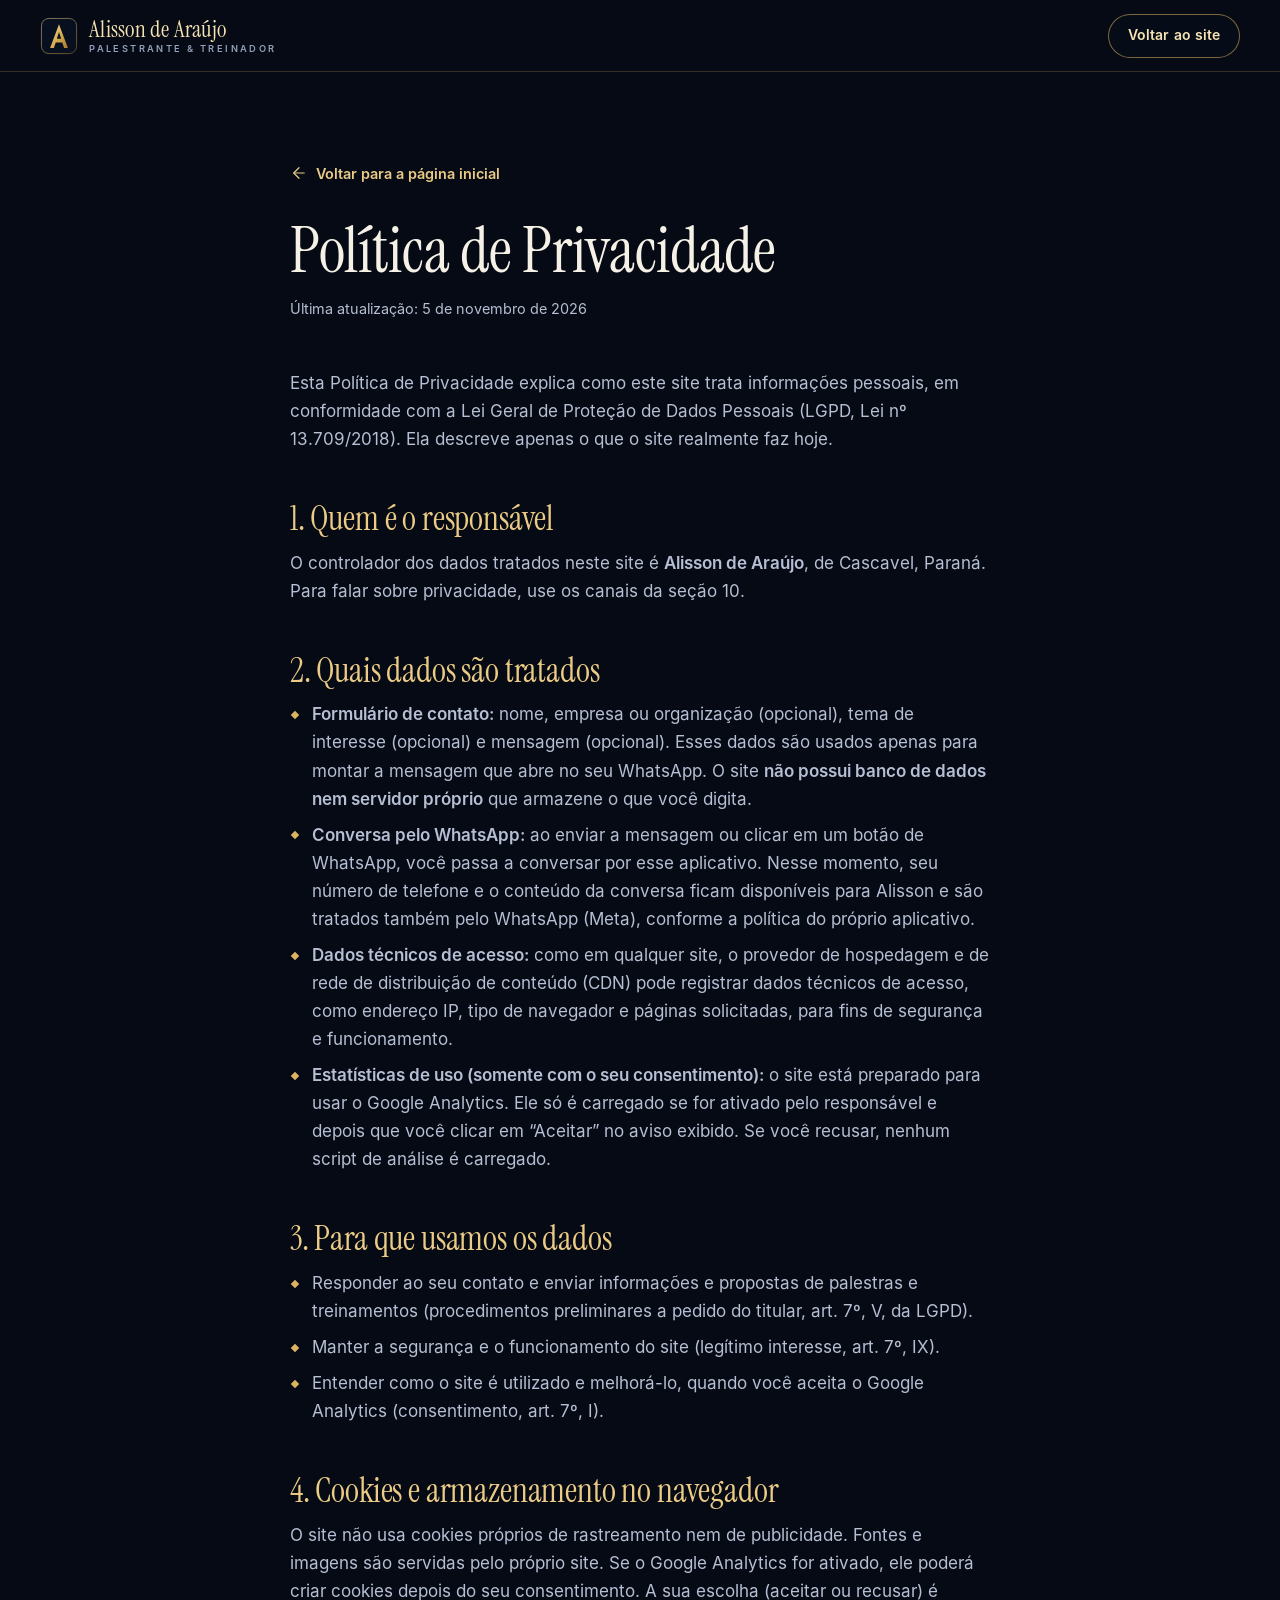
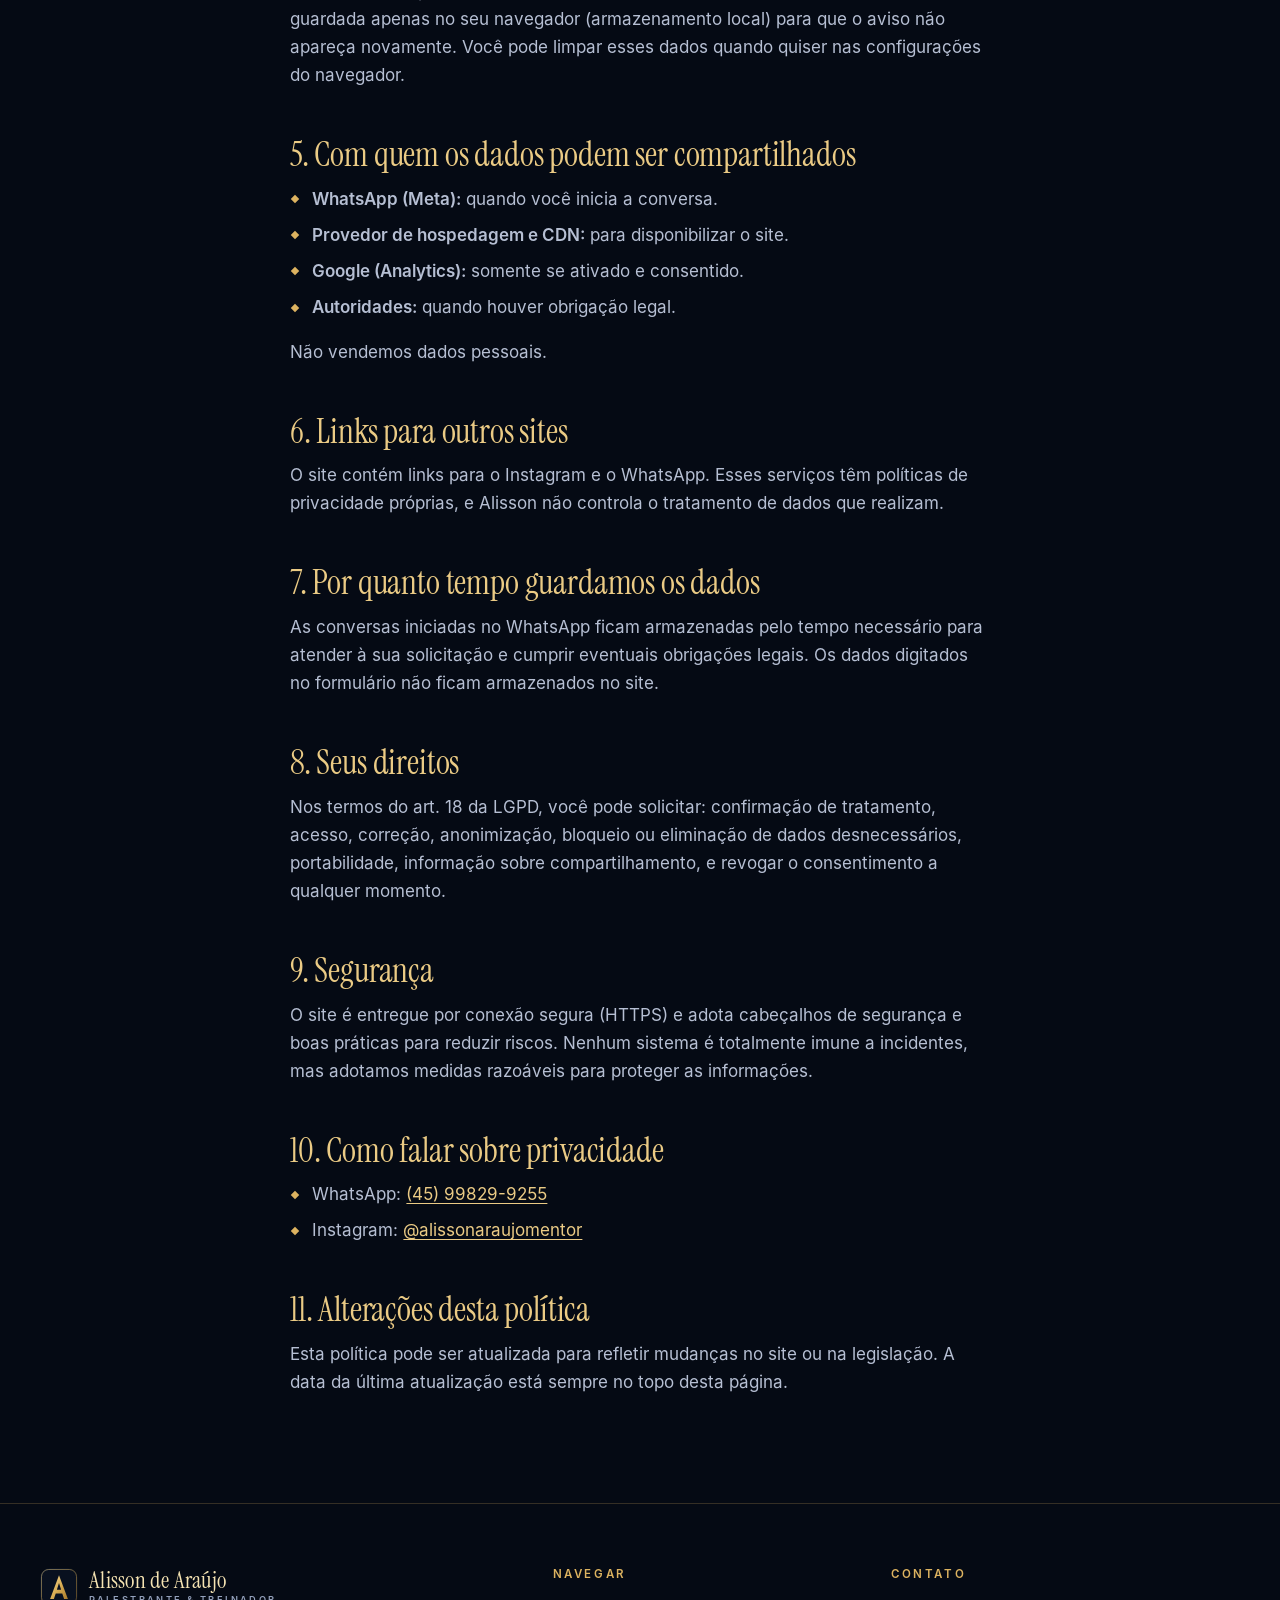
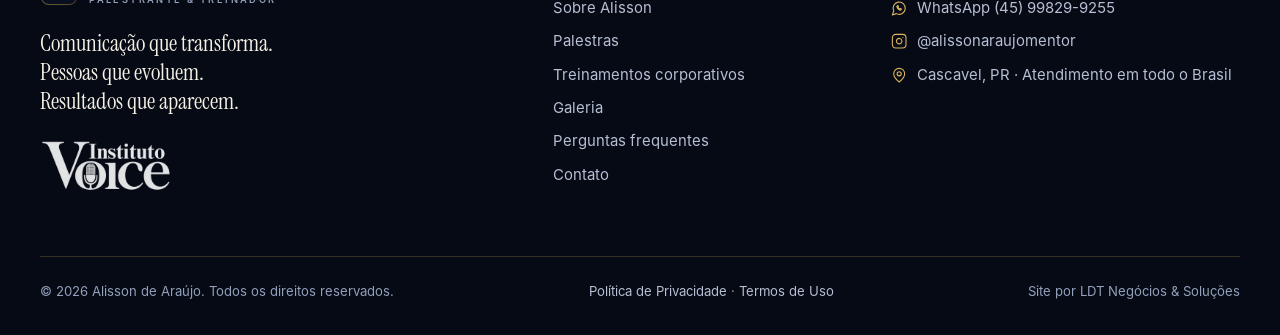
==== politica-de-privacidade/index.html @ 1bc0b057 "Atualiza site" ====
<!doctype html>
<html lang="pt-BR">
<head>
  <meta charset="utf-8">
  <meta name="viewport" content="width=device-width, initial-scale=1">
  <title>Política de Privacidade — Alisson de Araújo</title>
  <meta name="description" content="Como o site de Alisson de Araújo trata informações pessoais, em conformidade com a LGPD.">
  <meta name="robots" content="index, follow">
  <meta name="theme-color" content="#050a14">
  <link rel="icon" href="/assets/img/favicon.svg" type="image/svg+xml">
  <link rel="apple-touch-icon" href="/assets/img/apple-touch-icon.png">
  <meta property="og:type" content="website">
  <meta property="og:locale" content="pt_BR">
  <meta property="og:site_name" content="Alisson de Araújo">
  <meta property="og:title" content="Política de Privacidade — Alisson de Araújo">
  <meta property="og:description" content="Como o site de Alisson de Araújo trata informações pessoais, em conformidade com a LGPD.">
  <meta property="og:image" content="/assets/img/og.jpg">
  <meta property="og:image:width" content="1200">
  <meta property="og:image:height" content="630">
  <meta property="og:image:alt" content="Alisson de Araújo em palestra, de punho cerrado e microfone de cabeça">
  <meta name="twitter:image" content="/assets/img/og.jpg">
<meta name="twitter:card" content="summary_large_image">
  <meta name="twitter:title" content="Política de Privacidade — Alisson de Araújo">
  <meta name="twitter:description" content="Como o site de Alisson de Araújo trata informações pessoais, em conformidade com a LGPD.">
  <!-- Google Search Console: para verificar por tag, adicione aqui <meta name="google-site-verification" content="CÓDIGO"> (ou use a verificação por DNS). -->
  <link rel="preload" href="/assets/fonts/instrument-serif-400.woff" as="font" type="font/woff" crossorigin>
  <link rel="preload" href="/assets/fonts/inter-400.woff" as="font" type="font/woff" crossorigin>
  <link rel="stylesheet" href="/assets/css/styles.css">
  
</head>
<body>
<a class="skip-link" href="#conteudo">Pular para o conteúdo</a>
<svg class="sprite" aria-hidden="true" focusable="false" xmlns="http://www.w3.org/2000/svg" viewBox="0 0 24 24"><symbol id="i-arrow" viewBox="0 0 24 24"><path d="M5 12h14"/><path d="m12 5 7 7-7 7"/></symbol><symbol id="i-pin" viewBox="0 0 24 24"><path d="M20 10c0 6-8 12-8 12s-8-6-8-12a8 8 0 0 1 16 0Z"/><circle cx="12" cy="10" r="3"/></symbol><symbol id="i-insta" viewBox="0 0 24 24"><rect width="20" height="20" x="2" y="2" rx="5" ry="5"/><path d="M16 11.37A4 4 0 1 1 12.63 8 4 4 0 0 1 16 11.37z"/><path d="M17.5 6.5h.01"/></symbol><symbol id="i-msg" viewBox="0 0 24 24"><path d="M7.9 20A9 9 0 1 0 4 16.1L2 22Z"/><path d="M8.5 9.5c.5 2.5 3 5 5.5 5.5l1.5-1.5-2-1-1 .8c-.9-.4-1.8-1.3-2.2-2.2l.8-1-1-2z"/></symbol></svg>
<header class="header legal-header"><div class="container header__inner"><a class="brand" href="/" aria-label="Alisson de Araújo — página inicial"><img class="brand__mark" src="/assets/img/favicon.svg" width="38" height="38" alt=""><span class="brand__name">Alisson de Araújo<small>Palestrante &amp; Treinador</small></span></a><a class="btn btn--outline btn--sm" href="/">Voltar ao site</a></div></header>
<main id="conteudo" class="legal"><div class="container legal__wrap">
<a class="legal__back" href="/"><svg class="i" aria-hidden="true" focusable="false"><use href="#i-arrow"/></svg> Voltar para a página inicial</a>
<h1>Política de Privacidade</h1>
<p class="legal__meta">Última atualização: 5 de novembro de 2026</p>

<p>Esta Política de Privacidade explica como este site trata informações pessoais, em conformidade com a Lei Geral de Proteção de Dados Pessoais (LGPD, Lei nº 13.709/2018). Ela descreve apenas o que o site realmente faz hoje.</p>

<h2>1. Quem é o responsável</h2>
<p>O controlador dos dados tratados neste site é <strong>Alisson de Araújo</strong>, de Cascavel, Paraná. Para falar sobre privacidade, use os canais da seção 10.</p>

<h2>2. Quais dados são tratados</h2>
<ul>
<li><strong>Formulário de contato:</strong> nome, empresa ou organização (opcional), tema de interesse (opcional) e mensagem (opcional). Esses dados são usados apenas para montar a mensagem que abre no seu WhatsApp. O site <strong>não possui banco de dados nem servidor próprio</strong> que armazene o que você digita.</li>
<li><strong>Conversa pelo WhatsApp:</strong> ao enviar a mensagem ou clicar em um botão de WhatsApp, você passa a conversar por esse aplicativo. Nesse momento, seu número de telefone e o conteúdo da conversa ficam disponíveis para Alisson e são tratados também pelo WhatsApp (Meta), conforme a política do próprio aplicativo.</li>
<li><strong>Dados técnicos de acesso:</strong> como em qualquer site, o provedor de hospedagem e de rede de distribuição de conteúdo (CDN) pode registrar dados técnicos de acesso, como endereço IP, tipo de navegador e páginas solicitadas, para fins de segurança e funcionamento.</li>
<li><strong>Estatísticas de uso (somente com o seu consentimento):</strong> o site está preparado para usar o Google Analytics. Ele só é carregado se for ativado pelo responsável e depois que você clicar em “Aceitar” no aviso exibido. Se você recusar, nenhum script de análise é carregado.</li>
</ul>

<h2>3. Para que usamos os dados</h2>
<ul>
<li>Responder ao seu contato e enviar informações e propostas de palestras e treinamentos (procedimentos preliminares a pedido do titular, art. 7º, V, da LGPD).</li>
<li>Manter a segurança e o funcionamento do site (legítimo interesse, art. 7º, IX).</li>
<li>Entender como o site é utilizado e melhorá-lo, quando você aceita o Google Analytics (consentimento, art. 7º, I).</li>
</ul>

<h2>4. Cookies e armazenamento no navegador</h2>
<p>O site não usa cookies próprios de rastreamento nem de publicidade. Fontes e imagens são servidas pelo próprio site. Se o Google Analytics for ativado, ele poderá criar cookies depois do seu consentimento. A sua escolha (aceitar ou recusar) é guardada apenas no seu navegador (armazenamento local) para que o aviso não apareça novamente. Você pode limpar esses dados quando quiser nas configurações do navegador.</p>

<h2>5. Com quem os dados podem ser compartilhados</h2>
<ul>
<li><strong>WhatsApp (Meta):</strong> quando você inicia a conversa.</li>
<li><strong>Provedor de hospedagem e CDN:</strong> para disponibilizar o site.</li>
<li><strong>Google (Analytics):</strong> somente se ativado e consentido.</li>
<li><strong>Autoridades:</strong> quando houver obrigação legal.</li>
</ul>
<p>Não vendemos dados pessoais.</p>

<h2>6. Links para outros sites</h2>
<p>O site contém links para o Instagram e o WhatsApp. Esses serviços têm políticas de privacidade próprias, e Alisson não controla o tratamento de dados que realizam.</p>

<h2>7. Por quanto tempo guardamos os dados</h2>
<p>As conversas iniciadas no WhatsApp ficam armazenadas pelo tempo necessário para atender à sua solicitação e cumprir eventuais obrigações legais. Os dados digitados no formulário não ficam armazenados no site.</p>

<h2>8. Seus direitos</h2>
<p>Nos termos do art. 18 da LGPD, você pode solicitar: confirmação de tratamento, acesso, correção, anonimização, bloqueio ou eliminação de dados desnecessários, portabilidade, informação sobre compartilhamento, e revogar o consentimento a qualquer momento.</p>

<h2>9. Segurança</h2>
<p>O site é entregue por conexão segura (HTTPS) e adota cabeçalhos de segurança e boas práticas para reduzir riscos. Nenhum sistema é totalmente imune a incidentes, mas adotamos medidas razoáveis para proteger as informações.</p>

<h2>10. Como falar sobre privacidade</h2>
<ul><li>WhatsApp: <a href="https://wa.me/5545998299255?text=Ol%C3%A1%2C%20Alisson%21%20Vim%20pelo%20seu%20site%20e%20gostaria%20de%20falar%20sobre%20palestras%20e%20treinamentos%20para%20minha%20empresa." target="_blank" rel="noopener">(45) 99829-9255</a></li><li>Instagram: <a href="https://www.instagram.com/alissonaraujomentor/" target="_blank" rel="noopener">@alissonaraujomentor</a></li></ul>

<h2>11. Alterações desta política</h2>
<p>Esta política pode ser atualizada para refletir mudanças no site ou na legislação. A data da última atualização está sempre no topo desta página.</p>

</div></main>

<footer class="footer">
  <div class="container">
    <div class="footer__grid">
      <div>
        <a class="brand" href="/" aria-label="Alisson de Araújo — página inicial"><img class="brand__mark" src="/assets/img/favicon.svg" width="38" height="38" alt=""><span class="brand__name">Alisson de Araújo<small>Palestrante &amp; Treinador</small></span></a>
        <p class="footer__sign">Comunicação que transforma. Pessoas que evoluem. Resultados que aparecem.</p>
        <img class="footer__voice" src="/assets/img/logo-instituto-voice.webp" width="132" height="52" loading="lazy" alt="Instituto Voice — Escola de Oratória">
      </div>
      <nav aria-label="Navegação do rodapé">
        <h2>Navegar</h2>
        <ul>
          <li><a href="/#sobre">Sobre Alisson</a></li>
          <li><a href="/#palestras">Palestras</a></li>
          <li><a href="/#treinamentos">Treinamentos corporativos</a></li>
          <li><a href="/#galeria">Galeria</a></li>
          <li><a href="/#faq">Perguntas frequentes</a></li>
          <li><a href="/#contato">Contato</a></li>
        </ul>
      </nav>
      <div>
        <h2>Contato</h2>
        <ul class="footer__list">
          <li><svg class="i" aria-hidden="true" focusable="false"><use href="#i-msg"/></svg><a href="https://wa.me/5545998299255?text=Ol%C3%A1%2C%20Alisson%21%20Vim%20pelo%20seu%20site%20e%20gostaria%20de%20falar%20sobre%20palestras%20e%20treinamentos%20para%20minha%20empresa." target="_blank" rel="noopener">WhatsApp (45) 99829-9255</a></li>
          <li><svg class="i" aria-hidden="true" focusable="false"><use href="#i-insta"/></svg><a href="https://www.instagram.com/alissonaraujomentor/" target="_blank" rel="noopener">@alissonaraujomentor</a></li>
          <li><svg class="i" aria-hidden="true" focusable="false"><use href="#i-pin"/></svg><span>Cascavel, PR · Atendimento em todo o Brasil</span></li>
        </ul>
      </div>
    </div>
    <div class="footer__bottom">
      <span>© 2026 Alisson de Araújo. Todos os direitos reservados.</span>
      <span><a href="/politica-de-privacidade/">Política de Privacidade</a> · <a href="/termos-de-uso/">Termos de Uso</a></span>
      <span>Site por LDT Negócios &amp; Soluções</span>
    </div>
  </div>
</footer>
<script src="/assets/js/config.js"></script>
<script src="/assets/js/main.js" defer></script>
</body>
</html>
---- assets/css/styles.css ----
/* ==========================================================================
   Alisson de Araújo — Landing Page Premium · LDT Negócios & Soluções
   Design System: azul-marinho profundo + dourado · tipografia serifada editorial
   Tokens em :root · mobile first · sem dependências
   ========================================================================== */

/* ---------- Fontes locais (Inter e Instrument Serif · licença OFL · subset latin) ---------- */
@font-face { font-family: "Inter"; font-weight: 400; font-style: normal; font-display: swap;
  src: url("../fonts/inter-400.woff") format("woff"); }
@font-face { font-family: "Inter"; font-weight: 600; font-style: normal; font-display: swap;
  src: url("../fonts/inter-600.woff") format("woff"); }
@font-face { font-family: "Instrument Serif"; font-weight: 400; font-style: normal; font-display: swap;
  src: url("../fonts/instrument-serif-400.woff") format("woff"); }
@font-face { font-family: "Instrument Serif"; font-weight: 400; font-style: italic; font-display: swap;
  src: url("../fonts/instrument-serif-400-italic.woff") format("woff"); }

/* ---------- Tokens ---------- */
:root {
  /* Azul-marinho (base) */
  --navy-950: #050a14;
  --navy-900: #08101f;
  --navy-850: #0b162b;
  --navy-800: #0f1d3a;
  --navy-700: #17294f;
  --navy-600: #223a6b;
  /* Azul de apoio */
  --sapphire-500: #2f6fd6;
  --sapphire-400: #4c8bea;
  --sapphire-300: #8db7f2;
  /* Dourado */
  --gold-200: #f6e4b3;
  --gold-300: #ebcb85;
  --gold-400: #ddb360;
  --gold-500: #c9a04a;
  --gold-600: #a47b2d;
  --gold-700: #7d5b1d;
  --grad-gold: linear-gradient(135deg, #f6e4b3 0%, #ddb360 42%, #a47b2d 100%);
  --grad-gold-text: linear-gradient(120deg, #f6e4b3 0%, #e2b866 50%, #c9a04a 100%);
  /* Neutros */
  --ivory: #f6f1e6;
  --ivory-2: #ece3d0;
  --ink: #0a1226;
  --ink-2: #2b3652;
  --text: #edeff5;
  --text-2: #b6bfd3;
  --text-3: #93a0bb;
  --line: rgba(221, 179, 96, .22);
  --line-strong: rgba(221, 179, 96, .55);
  --focus: #f6e4b3;
  --error: #ff9b9b;
  --error-ink: #a31d1d;

  /* Tipografia */
  --font-display: "Instrument Serif", "Iowan Old Style", "Palatino Linotype", Georgia, serif;
  --font-body: "Inter", system-ui, -apple-system, "Segoe UI", Roboto, Arial, sans-serif;

  /* Espaçamento (escala de 8px) */
  --s-1: .25rem; --s-2: .5rem; --s-3: .75rem; --s-4: 1rem; --s-5: 1.5rem; --s-6: 2rem;
  --s-7: 3rem; --s-8: 4rem; --s-9: 6rem; --s-10: 8rem;
  --gutter: clamp(1.25rem, 4vw, 2.5rem);
  --container: 1200px;
  --header-h: 72px;

  /* Raios, sombras, motion */
  --r-sm: 10px; --r-md: 16px; --r-lg: 24px; --r-xl: 32px;
  --shadow-1: 0 10px 30px -12px rgba(0, 0, 0, .55);
  --shadow-2: 0 30px 80px -30px rgba(0, 0, 0, .75);
  --glow-gold: 0 0 0 1px var(--line-strong), 0 20px 50px -20px rgba(221, 179, 96, .35);
  --ease: cubic-bezier(.22, .61, .36, 1);
  --t-fast: 220ms; --t-base: 360ms; --t-slow: 520ms;
}

/* ---------- Base ---------- */
*, *::before, *::after { box-sizing: border-box; }
html { scroll-behavior: smooth; scroll-padding-top: calc(var(--header-h) + 12px); -webkit-text-size-adjust: 100%; }
body {
  margin: 0; background: var(--navy-950); color: var(--text);
  font-family: var(--font-body); font-size: 1.0625rem; line-height: 1.65;
  -webkit-font-smoothing: antialiased; text-rendering: optimizeLegibility; overflow-x: hidden;
}
img, svg { display: block; max-width: 100%; }
img { height: auto; }
a { color: inherit; text-decoration-thickness: 1px; text-underline-offset: .2em; }
p { margin: 0 0 1em; }
h1, h2, h3, h4 { margin: 0; font-family: var(--font-display); font-weight: 400; line-height: 1.06; letter-spacing: -.005em; }
ul, ol { margin: 0; padding: 0; list-style: none; }
button { font: inherit; color: inherit; cursor: pointer; }
:focus-visible { outline: 2px solid var(--focus); outline-offset: 3px; border-radius: 6px; }
::selection { background: var(--gold-400); color: var(--navy-950); }
.skip-link {
  position: absolute; left: 1rem; top: -4rem; z-index: 200; padding: .75rem 1.1rem;
  background: var(--gold-300); color: var(--navy-950); font-weight: 600; border-radius: var(--r-sm); text-decoration: none;
  transition: top var(--t-fast) var(--ease);
}
.skip-link:focus { top: 1rem; }
.sr-only { position: absolute !important; width: 1px; height: 1px; padding: 0; margin: -1px; overflow: hidden; clip: rect(0 0 0 0); white-space: nowrap; border: 0; }
.sprite { position: absolute; width: 0; height: 0; overflow: hidden; }
.i { width: 1.25em; height: 1.25em; stroke: currentColor; fill: none; stroke-width: 1.6; stroke-linecap: round; stroke-linejoin: round; flex: none; }
.container { width: 100%; max-width: calc(var(--container) + var(--gutter) * 2); margin-inline: auto; padding-inline: var(--gutter); }

/* ---------- Tipografia utilitária ---------- */
.gold-text { background: var(--grad-gold-text); -webkit-background-clip: text; background-clip: text; color: transparent; -webkit-text-fill-color: transparent; }
.eyebrow {
  display: inline-flex; align-items: center; gap: .75rem; margin-bottom: var(--s-5);
  font-size: .75rem; font-weight: 600; letter-spacing: .24em; text-transform: uppercase; color: var(--gold-400);
}
.eyebrow::before { content: ""; width: 7px; height: 7px; background: var(--gold-400); transform: rotate(45deg); flex: none; }
.h2 { font-size: clamp(2.25rem, 4.6vw, 3.75rem); }
.h2 em, .h1 em { font-style: italic; }
.lead { font-size: clamp(1.0625rem, 1.5vw, 1.25rem); color: var(--text-2); max-width: 62ch; }
.section { position: relative; padding-block: clamp(4.5rem, 9vw, 8rem); }
.section-head { max-width: 760px; margin-bottom: clamp(2.5rem, 5vw, 4rem); }
.section-head--center { margin-inline: auto; text-align: center; }
.section-head--center .eyebrow { justify-content: center; }
.section-head--center .lead { margin-inline: auto; }
.section-head .lead { margin-top: var(--s-5); margin-bottom: 0; }
.section-head--flush { margin-bottom: 0; }
.mt-lead { margin-top: 1.25rem; }

/* ---------- Botões ---------- */
.btn {
  --pad-y: .95rem; --pad-x: 1.6rem;
  display: inline-flex; align-items: center; justify-content: center; gap: .65rem; min-height: 52px;
  padding: var(--pad-y) var(--pad-x); border-radius: 999px; border: 1px solid transparent;
  font-size: .9375rem; font-weight: 600; letter-spacing: .01em; text-decoration: none; line-height: 1.2; text-align: center;
  transition: transform var(--t-fast) var(--ease), box-shadow var(--t-base) var(--ease), background-color var(--t-base) var(--ease), color var(--t-fast) var(--ease), border-color var(--t-fast) var(--ease);
}
.btn .i { width: 1.2em; height: 1.2em; }
.btn--gold { background: var(--grad-gold); color: var(--navy-950); box-shadow: 0 12px 30px -12px rgba(221, 179, 96, .55), inset 0 1px 0 rgba(255, 255, 255, .45); }
.btn--gold:hover { transform: translateY(-2px); box-shadow: 0 18px 40px -12px rgba(221, 179, 96, .7), inset 0 1px 0 rgba(255, 255, 255, .55); }
.btn--outline { border-color: var(--line-strong); color: var(--gold-200); background: rgba(8, 16, 31, .35); }
.btn--outline:hover { background: rgba(221, 179, 96, .12); border-color: var(--gold-400); transform: translateY(-2px); }
.btn--ink { background: var(--navy-900); color: var(--gold-200); border-color: var(--navy-900); }
.btn--ink:hover { background: var(--navy-700); transform: translateY(-2px); }
.btn--sm { --pad-y: .6rem; --pad-x: 1.15rem; min-height: 44px; font-size: .875rem; }
.btn--block { width: 100%; }
.link-arrow { display: inline-flex; align-items: center; gap: .5rem; font-weight: 600; font-size: .9375rem; color: var(--gold-300); text-decoration: none; }
.link-arrow .i { transition: transform var(--t-fast) var(--ease); }
.link-arrow:hover .i { transform: translateX(4px); }
.link-arrow:hover { color: var(--gold-200); }

/* ---------- Header ---------- */
.header {
  position: fixed; inset: 0 0 auto 0; z-index: 100; height: var(--header-h);
  display: flex; align-items: center;
  transition: background-color var(--t-base) var(--ease), box-shadow var(--t-base) var(--ease), backdrop-filter var(--t-base);
}
@media (max-width: 959.98px) { .header:not(.is-scrolled):not(.legal-header) { background: linear-gradient(180deg, rgba(5, 10, 20, .82), rgba(5, 10, 20, 0)); } }
.header.is-scrolled { background: rgba(5, 10, 20, .82); -webkit-backdrop-filter: blur(14px); backdrop-filter: blur(14px); box-shadow: 0 1px 0 var(--line); }
.header__inner { display: flex; align-items: center; justify-content: space-between; gap: var(--s-5); }
.brand { display: inline-flex; align-items: center; gap: .7rem; text-decoration: none; }
.brand__mark { width: 38px; height: 38px; border-radius: 10px; flex: none; }
.brand__name { font-family: var(--font-display); font-size: 1.45rem; letter-spacing: .01em; line-height: 1; color: var(--gold-200); white-space: nowrap; }
.brand__name small { display: block; margin-top: 3px; font-family: var(--font-body); font-size: .58rem; font-weight: 600; letter-spacing: .26em; text-transform: uppercase; color: var(--text-3); }
.nav { display: none; }
.nav__list { display: flex; align-items: center; gap: clamp(1rem, 2vw, 2rem); }
.nav__list a:not(.btn) { position: relative; display: inline-block; padding: .5rem 0; font-size: .875rem; font-weight: 600; letter-spacing: .02em; color: var(--text-2); text-decoration: none; transition: color var(--t-fast); }
.nav__list a:not(.btn)::after { content: ""; position: absolute; left: 0; right: 0; bottom: .1rem; height: 1px; background: var(--gold-400); transform: scaleX(0); transform-origin: left; transition: transform var(--t-base) var(--ease); }
.nav__list a:not(.btn):hover { color: var(--gold-200); }
.nav__list a:not(.btn):hover::after, .nav__list a[aria-current="true"]::after { transform: scaleX(1); }
.nav-toggle { display: inline-grid; place-items: center; width: 48px; height: 48px; border: 1px solid var(--line-strong); border-radius: 50%; background: rgba(8, 16, 31, .55); color: var(--gold-200); }
.nav-toggle .i { width: 22px; height: 22px; }
.nav-toggle .i-close { display: none; }
.nav-toggle[aria-expanded="true"] .i-open { display: none; }
.nav-toggle[aria-expanded="true"] .i-close { display: block; }

@media (max-width: 959.98px) {
  .nav.is-open {
    display: block; position: fixed; inset: var(--header-h) 0 0 0; padding: var(--s-6) var(--gutter) var(--s-8);
    background: rgba(5, 10, 20, .97); -webkit-backdrop-filter: blur(16px); backdrop-filter: blur(16px); overflow-y: auto;
  }
  .nav.is-open .nav__list { flex-direction: column; align-items: stretch; gap: 0; }
  .nav.is-open .nav__list li { border-bottom: 1px solid var(--line); }
  .nav.is-open .nav__list a:not(.btn) { display: block; padding: 1.1rem 0; font-family: var(--font-display); font-size: 1.9rem; font-weight: 400; letter-spacing: 0; color: var(--text); }
  .nav.is-open .nav__list li:last-child { border: 0; padding-top: var(--s-5); }
}
@media (min-width: 960px) {
  .nav { display: block; }
  .nav-toggle { display: none; }
}

/* ---------- Hero ---------- */
.hero {
  position: relative; isolation: isolate; overflow: hidden;
  padding-top: var(--header-h);
  background:
    radial-gradient(900px 560px at 88% 8%, rgba(221, 179, 96, .14), transparent 62%),
    radial-gradient(820px 640px at 6% 96%, rgba(47, 111, 214, .24), transparent 60%),
    linear-gradient(180deg, var(--navy-900), var(--navy-950));
}
.hero__waves { position: absolute; inset: 0; z-index: -1; opacity: .5; pointer-events: none; }
.hero__waves svg { width: 100%; height: 100%; }
.hero__grid { display: grid; gap: 0; align-items: center; }
.hero__copy { position: relative; z-index: 2; padding-block: var(--s-6) var(--s-8); }
.hero__roles { display: flex; flex-wrap: wrap; gap: .35rem .9rem; margin-bottom: var(--s-5); font-size: .72rem; font-weight: 600; letter-spacing: .2em; text-transform: uppercase; color: var(--gold-400); }
.hero__roles li { display: inline-flex; align-items: center; gap: .9rem; }
.hero__roles li + li::before { content: ""; width: 5px; height: 5px; background: var(--gold-400); transform: rotate(45deg); }
.h1 { font-size: clamp(3rem, 9.4vw, 6.4rem); line-height: .98; letter-spacing: -.012em; color: var(--ivory); }
.h1 em { color: var(--gold-300); }
.hero__lead { margin: var(--s-5) 0 var(--s-6); max-width: 54ch; font-size: clamp(1.05rem, 1.5vw, 1.2rem); color: var(--text-2); }
.hero__ctas { display: flex; flex-wrap: wrap; gap: var(--s-3); }
.hero__proof { display: flex; flex-wrap: wrap; align-items: center; gap: .75rem 1.5rem; margin-top: var(--s-6); padding-top: var(--s-5); border-top: 1px solid var(--line); font-size: .875rem; color: var(--text-3); }
.hero__proof strong { color: var(--gold-200); font-weight: 600; }
.hero__proof span { display: inline-flex; align-items: center; gap: .5rem; }
.hero__proof .i { color: var(--gold-400); width: 1.1em; height: 1.1em; }

/* Slider do hero */
.hero__media { position: relative; z-index: 1; margin-inline: calc(var(--gutter) * -1); }
.frame { position: relative; }
.frame__ring { position: relative; padding: 0; background: var(--grad-gold); }
.slider { position: relative; overflow: hidden; background: var(--navy-800); aspect-ratio: 4 / 4.3; max-height: 64svh; width: 100%; }
.slider__slide { position: absolute; inset: 0; opacity: 0; transition: opacity 900ms var(--ease); }
.slider__slide.is-active { opacity: 1; z-index: 1; }
.slider__slide img { width: 100%; height: 100%; object-fit: cover; object-position: 50% 18%; transform: scale(1.07); transition: transform 7s linear; }
.slider__slide.is-active img { transform: scale(1); }
.slider__shade { position: absolute; inset: 0; z-index: 2; pointer-events: none; background: linear-gradient(180deg, rgba(5, 10, 20, .0) 40%, rgba(5, 10, 20, .55) 78%, var(--navy-950) 100%), linear-gradient(90deg, rgba(5, 10, 20, .25), transparent 30%); }
.slider__ui { position: absolute; z-index: 3; left: var(--gutter); right: var(--gutter); bottom: 2.4rem; display: flex; align-items: center; justify-content: space-between; gap: var(--s-4); }
.slider__dots { display: flex; gap: .55rem; }
.slider__dot { position: relative; width: 40px; height: 44px; padding: 0; border: 0; background: transparent; display: grid; place-items: center; }
.slider__dot::before { content: ""; width: 100%; height: 3px; border-radius: 3px; background: rgba(255, 255, 255, .28); }
.slider__dot span { position: absolute; left: 0; top: 50%; height: 3px; width: 0; margin-top: -1.5px; border-radius: 3px; background: var(--grad-gold); }
.slider__dot.is-active span { animation: progress var(--slide-ms, 6500ms) linear forwards; }
.slider.is-paused .slider__dot.is-active span { animation-play-state: paused; }
.slider.is-static .slider__dot.is-active span { animation: none; width: 100%; }
@keyframes progress { to { width: 100%; } }
.slider__btns { display: flex; gap: .5rem; }
.icon-btn { display: inline-grid; place-items: center; width: 46px; height: 46px; border-radius: 50%; border: 1px solid var(--line-strong); background: rgba(5, 10, 20, .6); -webkit-backdrop-filter: blur(8px); backdrop-filter: blur(8px); color: var(--gold-200); transition: background-color var(--t-fast), transform var(--t-fast) var(--ease), border-color var(--t-fast); }
.icon-btn:hover { background: rgba(221, 179, 96, .2); border-color: var(--gold-400); }
.icon-btn:disabled { opacity: .35; cursor: default; }
.icon-btn .i { width: 20px; height: 20px; }
.slider__toggle .i-play { display: none; }
.slider__toggle[aria-pressed="true"] .i-play { display: block; }
.slider__toggle[aria-pressed="true"] .i-pause { display: none; }
.hero__badge { position: absolute; z-index: 4; left: var(--gutter); top: 1.25rem; display: none; }
.badge-glass {
  display: inline-flex; align-items: center; gap: .85rem; padding: .8rem 1.1rem .8rem .85rem; border-radius: var(--r-md);
  background: rgba(8, 16, 31, .72); border: 1px solid var(--line-strong); -webkit-backdrop-filter: blur(12px); backdrop-filter: blur(12px); box-shadow: var(--shadow-1);
}
.badge-glass__ico { display: grid; place-items: center; width: 42px; height: 42px; border-radius: 50%; background: var(--grad-gold); color: var(--navy-950); }
.badge-glass strong { display: block; font-family: var(--font-display); font-size: 1.55rem; line-height: 1; font-weight: 400; color: var(--gold-200); }
.badge-glass small { display: block; margin-top: 2px; font-size: .74rem; color: var(--text-2); letter-spacing: .02em; }

@media (min-width: 960px) {
  .hero { min-height: 100svh; display: grid; align-items: center; }
  .hero__grid { grid-template-columns: repeat(12, 1fr); gap: 0 var(--s-6); width: 100%; }
  .hero__copy { grid-column: 1 / 8; padding-block: var(--s-9) var(--s-8); padding-right: var(--s-6); }
  .hero__media { grid-column: 8 / 13; margin-inline: 0; align-self: center; padding-block: var(--s-6); }
  .frame { padding-right: 18px; padding-bottom: 18px; }
  .frame::after { content: ""; position: absolute; inset: 18px 0 0 18px; z-index: -1; border: 1px solid var(--line); border-radius: 40px 200px 40px 40px; }
  .frame__ring { padding: 2px; border-radius: 40px 200px 40px 40px; box-shadow: var(--shadow-2); }
  .slider { aspect-ratio: 4 / 5; max-height: none; border-radius: 38px 198px 38px 38px; }
  .slider__shade { background: linear-gradient(180deg, rgba(5, 10, 20, 0) 55%, rgba(5, 10, 20, .7) 100%); }
  .slider__ui { left: 1.5rem; right: 1.5rem; bottom: 1.25rem; }
  .hero__badge { display: block; left: -2.75rem; top: 28%; bottom: auto; pointer-events: none; }
}
@media (min-width: 1200px) { .hero__copy { grid-column: 1 / 8; } }
@media (max-width: 959.98px) {
  .hero__grid { display: flex; flex-direction: column; align-items: stretch; }
  .hero__media { order: -1; margin-top: calc(var(--header-h) * -1); width: calc(100% + var(--gutter) * 2); }
  .hero__roles { font-size: .66rem; letter-spacing: .14em; gap: .3rem .7rem; }
  .hero__roles li { gap: .7rem; }
  .slider { aspect-ratio: auto; height: clamp(380px, 66svh, 560px); max-height: none; }
  .slider__slide img { object-position: 50% 14%; }
  .hero__copy { margin-top: -3.6rem; padding-top: 0; }
  .slider__ui { bottom: 4.4rem; }
  .hero__ctas .btn { flex: 1 1 100%; }
}

/* ---------- Faixa de números ---------- */
.stats { position: relative; background: var(--navy-950); border-block: 1px solid var(--line); }
.stats__grid { display: grid; grid-template-columns: repeat(2, 1fr); }
.stat { padding: clamp(1.75rem, 4vw, 3rem) var(--s-4); text-align: center; border-bottom: 1px solid var(--line); }
.stat:nth-child(odd) { border-right: 1px solid var(--line); }
.stat:nth-last-child(-n+2) { border-bottom: 0; }
.stat__num { font-family: var(--font-display); font-size: clamp(2.7rem, 6vw, 4.4rem); line-height: 1; background: var(--grad-gold-text); -webkit-background-clip: text; background-clip: text; color: transparent; -webkit-text-fill-color: transparent; font-variant-numeric: lining-nums; }
.stat__label { display: block; margin: .6rem auto 0; max-width: 20ch; font-size: .85rem; line-height: 1.45; color: var(--text-2); }
@media (min-width: 860px) {
  .stats__grid { grid-template-columns: repeat(4, 1fr); }
  .stat { border-bottom: 0; border-right: 1px solid var(--line); }
  .stat:nth-child(odd) { border-right: 1px solid var(--line); }
  .stat:last-child { border-right: 0; }
}

/* ---------- Sobre (seção clara) ---------- */
.sobre { background: var(--ivory); color: var(--ink); overflow: hidden; }
.sobre .eyebrow { color: var(--gold-700); }
.sobre .eyebrow::before { background: var(--gold-600); }
.sobre__grid { display: grid; gap: clamp(2.5rem, 5vw, 5rem); align-items: start; }
.sobre__photo { position: relative; max-width: 480px; margin-inline: auto; width: 100%; }
.sobre__photo::before { content: ""; position: absolute; inset: 20px -20px -20px 20px; border: 1px solid var(--gold-500); border-radius: var(--r-xl) 120px var(--r-xl) var(--r-xl); opacity: .6; }
.sobre__photo img { position: relative; width: 100%; aspect-ratio: 1126 / 1371; object-fit: cover; border-radius: var(--r-xl) 120px var(--r-xl) var(--r-xl); box-shadow: 0 30px 60px -30px rgba(10, 18, 38, .55); }
.sobre__tag { position: absolute; left: -10px; bottom: 28px; padding: .7rem 1rem; border-radius: var(--r-md); background: var(--navy-900); color: var(--gold-200); font-size: .8rem; font-weight: 600; letter-spacing: .04em; box-shadow: var(--shadow-1); display: flex; align-items: center; gap: .6rem; }
.sobre__tag .i { color: var(--gold-400); }
.sobre .h2 { color: var(--ink); }
.sobre .h2 em { color: var(--gold-700); }
.sobre__text p { color: var(--ink-2); max-width: 60ch; }
.sobre__text p:first-of-type { font-size: 1.15rem; color: var(--ink); }
.facts { display: grid; gap: var(--s-3); margin: var(--s-6) 0; }
.fact { display: flex; gap: var(--s-4); align-items: flex-start; padding: var(--s-4) var(--s-5); border-radius: var(--r-md); background: #fff; border: 1px solid rgba(164, 123, 45, .25); }
.fact .i { margin-top: .2rem; color: var(--gold-600); width: 1.4rem; height: 1.4rem; }
.fact p { margin: 0; font-size: .95rem; color: var(--ink-2); }
.fact strong { color: var(--ink); }
.voice-card { display: flex; flex-wrap: wrap; align-items: center; gap: var(--s-4) var(--s-5); padding: var(--s-5); border-radius: var(--r-lg); background: linear-gradient(135deg, var(--navy-900), var(--navy-700)); color: var(--text); }
.voice-card img { width: 150px; height: auto; flex: none; }
.sobre .voice-card p { margin: 0; flex: 1 1 220px; max-width: none; font-size: .95rem; color: var(--text-2); }
.sobre .voice-card strong { color: var(--gold-200); }
.autor { margin-top: var(--s-6); padding-top: var(--s-5); border-top: 1px solid rgba(164, 123, 45, .35); }
.autor h3 { display: flex; align-items: center; gap: .6rem; font-family: var(--font-body); font-size: .75rem; font-weight: 600; letter-spacing: .22em; text-transform: uppercase; color: var(--gold-700); margin-bottom: var(--s-3); }
.autor ul { display: grid; gap: .35rem; }
.autor li { font-family: var(--font-display); font-style: italic; font-size: 1.45rem; line-height: 1.25; color: var(--ink); }
.autor li::before { content: "—  "; color: var(--gold-600); font-style: normal; }
@media (min-width: 960px) { .sobre__grid { grid-template-columns: 5fr 7fr; } .sobre__photo { position: sticky; top: calc(var(--header-h) + 28px); } }

.areas { margin-top: clamp(3rem, 6vw, 5rem); }
.areas__title { font-family: var(--font-body); font-size: .75rem; font-weight: 600; letter-spacing: .22em; text-transform: uppercase; color: var(--gold-700); margin-bottom: var(--s-5); text-align: center; }
.areas__grid { display: grid; gap: var(--s-4); grid-template-columns: 1fr; }
.area { position: relative; padding: var(--s-6) var(--s-5); border-radius: var(--r-lg); background: #fff; border: 1px solid rgba(164, 123, 45, .25); transition: transform var(--t-base) var(--ease), box-shadow var(--t-base) var(--ease), border-color var(--t-base); }
.area::before { content: ""; position: absolute; left: var(--s-5); right: var(--s-5); top: -1px; height: 3px; background: var(--grad-gold); border-radius: 0 0 4px 4px; }
.area:hover { transform: translateY(-4px); box-shadow: 0 24px 40px -24px rgba(10, 18, 38, .4); border-color: var(--gold-500); }
.area__ico { display: grid; place-items: center; width: 52px; height: 52px; margin-bottom: var(--s-4); border-radius: 50%; background: var(--navy-900); color: var(--gold-300); }
.area__ico .i { width: 24px; height: 24px; }
.area h3 { font-size: 1.5rem; color: var(--ink); margin-bottom: .6rem; }
.area p { margin: 0; font-size: .95rem; color: var(--ink-2); line-height: 1.6; }
@media (min-width: 640px) { .areas__grid { grid-template-columns: repeat(2, 1fr); } }
@media (min-width: 1100px) { .areas__grid { grid-template-columns: repeat(4, 1fr); } }

/* ---------- Palestras ---------- */
.palestras { background: linear-gradient(180deg, var(--navy-900), var(--navy-950)); }
.palestras::before { content: ""; position: absolute; inset: 0; pointer-events: none; background: radial-gradient(700px 420px at 100% 0%, rgba(47, 111, 214, .16), transparent 70%); }
.talks { position: relative; display: grid; gap: var(--s-4); }
.talk { --num-w: 2.7rem; border: 1px solid var(--line); border-radius: var(--r-lg); background: linear-gradient(180deg, rgba(15, 29, 58, .7), rgba(11, 22, 43, .7)); transition: border-color var(--t-base) var(--ease), box-shadow var(--t-base) var(--ease), background-color var(--t-base); }
.talk:hover { border-color: rgba(221, 179, 96, .45); }
.talk[open] { border-color: var(--line-strong); box-shadow: var(--glow-gold); background: linear-gradient(180deg, rgba(23, 41, 79, .75), rgba(11, 22, 43, .85)); }
.talk summary { list-style: none; display: grid; grid-template-columns: auto 1fr auto; column-gap: var(--s-4); align-items: center; padding: var(--s-5) var(--s-6) var(--s-5) var(--s-5); cursor: pointer; border-radius: var(--r-lg); }
.talk summary::-webkit-details-marker { display: none; }
.talk__num { grid-row: 1 / span 2; font-family: var(--font-display); font-size: 2.6rem; line-height: 1; color: var(--gold-400); min-width: var(--num-w); font-variant-numeric: lining-nums; }
.talk h3 { font-size: clamp(1.4rem, 2.2vw, 1.75rem); color: var(--ivory); grid-column: 2; }
.talk__tag { grid-column: 2; margin-top: .35rem; font-size: .9rem; color: var(--text-2); line-height: 1.45; }
.talk__chev { grid-column: 3; grid-row: 1 / span 2; display: grid; place-items: center; width: 40px; height: 40px; border-radius: 50%; border: 1px solid var(--line-strong); color: var(--gold-300); transition: transform var(--t-base) var(--ease), background-color var(--t-fast); }
.talk[open] .talk__chev { transform: rotate(180deg); background: rgba(221, 179, 96, .16); }
.talk__body { padding: 0 var(--s-5) var(--s-5); padding-left: calc(var(--s-5) + var(--num-w) + var(--s-4)); }
.talk__body p { color: var(--text-2); font-size: .98rem; }
.talk__result { margin: var(--s-4) 0 var(--s-5); padding: var(--s-4) var(--s-5); border-left: 2px solid var(--gold-400); background: rgba(221, 179, 96, .07); border-radius: 0 var(--r-sm) var(--r-sm) 0; }
.talk__result strong { display: block; margin-bottom: .25rem; font-size: .72rem; font-weight: 600; letter-spacing: .2em; text-transform: uppercase; color: var(--gold-300); }
.talk__result p { margin: 0; color: var(--text); font-size: .95rem; }
@media (max-width: 639.98px) { .talk__body { padding-left: var(--s-5); } .talk summary { padding: var(--s-4); } .talk { --num-w: 2.1rem; } .talk__num { font-size: 2rem; } }
@media (min-width: 960px) { .talk__body { display: grid; grid-template-columns: 1.15fr 1fr; gap: 0 var(--s-6); align-items: start; } .talk__body > p { grid-row: 1 / span 2; margin: 0; } .talk__result { margin: 0 0 var(--s-4); } }
.palestras__cta { position: relative; margin-top: clamp(2.5rem, 5vw, 4rem); display: flex; flex-wrap: wrap; gap: var(--s-4); align-items: center; justify-content: space-between; padding: var(--s-5) var(--s-6); border-radius: var(--r-lg); border: 1px solid var(--line); background: rgba(15, 29, 58, .5); }
.palestras__cta p { margin: 0; font-family: var(--font-display); font-size: clamp(1.4rem, 2.4vw, 1.9rem); color: var(--ivory); max-width: 34ch; line-height: 1.2; }

/* ---------- Treinamentos ---------- */
.treinos { background: var(--navy-950); overflow: hidden; }
.treinos::before { content: ""; position: absolute; inset: 0; pointer-events: none; background: radial-gradient(800px 500px at 0% 100%, rgba(47, 111, 214, .2), transparent 65%), radial-gradient(600px 400px at 100% 0%, rgba(221, 179, 96, .1), transparent 70%); }
.pillars { position: relative; display: grid; gap: var(--s-5); margin-top: var(--s-8); padding-top: 28px; }
.pillar { position: relative; padding: calc(var(--s-7) + 14px) var(--s-6) var(--s-6); border-radius: var(--r-xl); border: 1px solid var(--line-strong); background: linear-gradient(180deg, rgba(23, 41, 79, .65), rgba(8, 16, 31, .85)); text-align: center; transition: transform var(--t-base) var(--ease), box-shadow var(--t-base); }
.pillar:hover { transform: translateY(-6px); box-shadow: var(--glow-gold); }
.pillar__ico { position: absolute; left: 50%; top: 0; transform: translate(-50%, -50%); display: grid; place-items: center; width: 76px; height: 76px; border-radius: 50%; background: var(--navy-950); border: 1.5px solid var(--gold-400); color: var(--gold-300); box-shadow: 0 0 0 8px var(--navy-950); }
.pillar__ico .i { width: 32px; height: 32px; stroke-width: 1.4; }
.pillar h3 { font-size: clamp(1.7rem, 2.4vw, 2.1rem); color: var(--gold-300); text-transform: uppercase; letter-spacing: .04em; font-size: clamp(1.35rem, 2vw, 1.7rem); }
.pillar h3::after { content: ""; display: block; width: 56px; height: 1px; margin: var(--s-4) auto; background: var(--gold-400); }
.pillar > p { font-size: .95rem; color: var(--text-2); margin-bottom: var(--s-5); }
.pillar ul { display: inline-grid; gap: .7rem; text-align: left; }
.pillar li { display: flex; gap: .75rem; align-items: baseline; font-size: 1rem; color: var(--text); }
.pillar li::before { content: ""; width: 7px; height: 7px; background: var(--gold-400); transform: rotate(45deg); flex: none; position: relative; top: -2px; }
@media (min-width: 900px) { .pillars { grid-template-columns: repeat(3, 1fr); } }
.treinos__cta { position: relative; margin-top: var(--s-7); text-align: center; }
.treinos__cta p { color: var(--text-2); margin-bottom: var(--s-5); }

/* ---------- Experiência (assinatura) ---------- */
.exp { background: linear-gradient(135deg, var(--navy-800), var(--navy-900) 60%); border-block: 1px solid var(--line); text-align: center; overflow: hidden; }
.exp::before { content: ""; position: absolute; inset: 0; pointer-events: none; background: radial-gradient(520px 300px at 50% 0%, rgba(221, 179, 96, .15), transparent 70%); }
.exp__sign { position: relative; font-size: clamp(2.3rem, 5.4vw, 4.4rem); line-height: 1.12; color: var(--ivory); margin: 0 auto var(--s-7); }
.exp__sign span { display: block; }
.exp__sign span:nth-child(2) { color: var(--gold-300); font-style: italic; }
.exp__sign span:nth-child(3) { color: var(--sapphire-300); }
.exp__grid { position: relative; display: grid; gap: var(--s-4); text-align: left; }
.exp__item { padding: var(--s-5); border-radius: var(--r-md); border: 1px solid var(--line); background: rgba(5, 10, 20, .45); }
.exp__item .i { color: var(--gold-400); width: 28px; height: 28px; margin-bottom: var(--s-3); }
.exp__item h3 { font-size: 1.5rem; color: var(--ivory); margin-bottom: .35rem; }
.exp__item p { margin: 0; font-size: .92rem; color: var(--text-2); line-height: 1.55; }
@media (min-width: 700px) { .exp__grid { grid-template-columns: repeat(2, 1fr); } }
@media (min-width: 1000px) { .exp__grid { grid-template-columns: repeat(4, 1fr); } }

/* ---------- Processo ---------- */
.processo { background: var(--navy-900); }
.steps { display: grid; gap: var(--s-5); counter-reset: step; }
.step { position: relative; padding: var(--s-5) var(--s-5) var(--s-5) 5rem; border-radius: var(--r-lg); border: 1px solid var(--line); background: rgba(15, 29, 58, .4); }
.step::before { counter-increment: step; content: counter(step); position: absolute; left: var(--s-5); top: var(--s-5); display: grid; place-items: center; width: 44px; height: 44px; border-radius: 50%; background: var(--grad-gold); color: var(--navy-950); font-family: var(--font-display); font-size: 1.6rem; line-height: 1; }
.step h3 { font-size: 1.6rem; color: var(--ivory); margin-bottom: .4rem; padding-top: .15rem; }
.step p { margin: 0; font-size: .95rem; color: var(--text-2); }
@media (min-width: 960px) {
  .steps { grid-template-columns: repeat(4, 1fr); gap: var(--s-4); }
  .step { padding: 5.2rem var(--s-5) var(--s-5); }
  .step::before { left: var(--s-5); top: var(--s-5); width: 52px; height: 52px; font-size: 1.9rem; }
  .step:not(:last-child)::after { content: ""; position: absolute; left: calc(var(--s-5) + 52px + 12px); right: calc(var(--s-4) * -1 - 4px); top: calc(var(--s-5) + 26px); height: 1px; background: linear-gradient(90deg, var(--gold-500), transparent); }
}

/* ---------- Galeria ---------- */
.galeria { background: var(--navy-950); overflow: hidden; }
.galeria::before { content: ""; position: absolute; inset: 0; pointer-events: none; background: radial-gradient(900px 400px at 50% 0%, rgba(47, 111, 214, .18), transparent 70%); }
.galeria__bar { position: relative; margin-bottom: var(--s-5); display: flex; flex-wrap: wrap; align-items: flex-end; justify-content: space-between; gap: var(--s-5); }
.galeria__ctrl { display: flex; align-items: center; gap: var(--s-3); margin-bottom: var(--s-2); }
.galeria__count { min-width: 5.5ch; text-align: right; font-size: .85rem; letter-spacing: .1em; color: var(--text-3); font-variant-numeric: tabular-nums; }
.strip-wrap { position: relative; }
.strip { --strip-h: clamp(340px, 52vw, 520px); display: flex; gap: var(--s-4); overflow-x: auto; scroll-snap-type: x mandatory; --edge: max(var(--gutter), calc((100vw - var(--container)) / 2)); scroll-padding-inline: var(--edge); padding: 4px var(--edge) var(--s-5); scrollbar-width: thin; scrollbar-color: var(--gold-600) transparent; -webkit-overflow-scrolling: touch; overscroll-behavior-x: contain; }
.strip::-webkit-scrollbar { height: 6px; }
.strip::-webkit-scrollbar-thumb { background: var(--gold-600); border-radius: 6px; }
.strip::-webkit-scrollbar-track { background: transparent; }
.strip li { flex: none; scroll-snap-align: start; }
.strip:focus-visible { outline-offset: -2px; }
.shot { position: relative; display: block; padding: 0; border: 0; border-radius: var(--r-lg); overflow: hidden; background: var(--navy-800); box-shadow: 0 0 0 1px var(--line); transition: box-shadow var(--t-base) var(--ease), transform var(--t-base) var(--ease); }
.shot img { height: var(--strip-h); width: auto; max-width: none; object-fit: cover; transition: transform 900ms var(--ease); }
.shot::after { content: ""; position: absolute; inset: 0; background: linear-gradient(180deg, transparent 55%, rgba(5, 10, 20, .85)); opacity: .9; }
.shot:hover { box-shadow: 0 0 0 1px var(--gold-400), 0 22px 40px -22px rgba(221, 179, 96, .5); }
.shot:hover img { transform: scale(1.04); }
.shot__cap { position: absolute; z-index: 1; left: var(--s-4); right: var(--s-4); bottom: var(--s-4); display: flex; align-items: center; justify-content: space-between; gap: .75rem; text-align: left; font-family: var(--font-display); font-size: 1.35rem; line-height: 1.1; color: var(--ivory); }
.shot__cap .i { width: 20px; height: 20px; color: var(--gold-300); opacity: 0; transform: translateY(4px); transition: opacity var(--t-base), transform var(--t-base) var(--ease); }
.shot:hover .shot__cap .i, .shot:focus-visible .shot__cap .i { opacity: 1; transform: none; }
.galeria__note { position: relative; margin-top: var(--s-4); text-align: center; font-size: .85rem; color: var(--text-3); }

/* Lightbox */
.lightbox { width: min(96vw, 1200px); max-width: none; max-height: 94svh; margin: auto; padding: 0; border: 1px solid var(--line-strong); border-radius: var(--r-lg); background: var(--navy-950); color: var(--text); overflow: hidden; }
.lightbox::backdrop { background: rgba(2, 5, 12, .9); -webkit-backdrop-filter: blur(6px); backdrop-filter: blur(6px); }
.lightbox[open] { display: grid; grid-template-rows: 1fr auto; }
.lightbox__stage { position: relative; display: grid; place-items: center; min-height: 0; padding: var(--s-4); }
.lightbox__img { max-width: 100%; max-height: calc(94svh - 110px); width: auto; height: auto; object-fit: contain; border-radius: var(--r-md); }
.lightbox__bar { display: flex; align-items: center; justify-content: space-between; gap: var(--s-4); padding: var(--s-3) var(--s-4) var(--s-4); border-top: 1px solid var(--line); }
.lightbox__cap { font-family: var(--font-display); font-size: 1.35rem; color: var(--ivory); }
.lightbox__cap small { display: block; font-family: var(--font-body); font-size: .75rem; letter-spacing: .1em; color: var(--text-3); }
.lightbox__btns { display: flex; gap: .5rem; }

/* ---------- FAQ ---------- */
.faq { background: var(--navy-900); }
.faq__grid { display: grid; gap: clamp(2rem, 5vw, 4rem); }
.faq__list { display: grid; gap: var(--s-3); }
.qa { border: 1px solid var(--line); border-radius: var(--r-md); background: rgba(15, 29, 58, .4); transition: border-color var(--t-base), background-color var(--t-base); }
.qa[open] { border-color: var(--line-strong); background: rgba(23, 41, 79, .5); }
.qa summary { list-style: none; display: flex; align-items: center; justify-content: space-between; gap: var(--s-4); padding: 1.15rem var(--s-5); cursor: pointer; font-weight: 600; font-size: 1.02rem; color: var(--ivory); border-radius: var(--r-md); }
.qa summary::-webkit-details-marker { display: none; }
.qa summary .i { color: var(--gold-300); transition: transform var(--t-base) var(--ease); width: 22px; height: 22px; }
.qa[open] summary .i { transform: rotate(180deg); }
.qa__a { padding: 0 var(--s-5) var(--s-5); color: var(--text-2); font-size: .98rem; }
.qa__a p:last-child { margin-bottom: 0; }
@media (min-width: 960px) { .faq__grid { grid-template-columns: 4fr 7fr; align-items: start; } .faq__side { position: sticky; top: calc(var(--header-h) + 24px); } }
.faq__side p { color: var(--text-2); margin-bottom: var(--s-5); }

/* ---------- Contato ---------- */
.contato { background: radial-gradient(900px 560px at 90% 10%, rgba(221, 179, 96, .14), transparent 65%), radial-gradient(800px 600px at 0% 100%, rgba(47, 111, 214, .25), transparent 65%), linear-gradient(180deg, var(--navy-950), var(--navy-900)); overflow: hidden; }
.contato__grid { display: grid; gap: clamp(2.5rem, 5vw, 4.5rem); align-items: start; }
.contato__copy .h2 { color: var(--ivory); }
.contato__copy .h2 em { color: var(--gold-300); }
.contato__copy .lead { margin: var(--s-5) 0 var(--s-6); }
.channels { display: grid; gap: var(--s-3); margin-bottom: var(--s-6); }
.channel { display: flex; align-items: center; gap: var(--s-4); padding: var(--s-4) var(--s-5); border-radius: var(--r-md); border: 1px solid var(--line); background: rgba(15, 29, 58, .45); text-decoration: none; transition: border-color var(--t-base), background-color var(--t-base), transform var(--t-fast) var(--ease); }
a.channel:hover { border-color: var(--gold-400); background: rgba(221, 179, 96, .08); transform: translateX(4px); }
.channel__ico { display: grid; place-items: center; width: 46px; height: 46px; flex: none; border-radius: 50%; background: var(--grad-gold); color: var(--navy-950); }
.channel small { display: block; font-size: .72rem; letter-spacing: .16em; text-transform: uppercase; color: var(--text-3); font-weight: 600; }
.channel strong { display: block; font-weight: 600; font-size: 1.05rem; color: var(--ivory); }
.form-card { padding: clamp(1.5rem, 4vw, 2.5rem); border-radius: var(--r-xl); background: var(--ivory); color: var(--ink); box-shadow: var(--shadow-2), 0 0 0 1px rgba(221, 179, 96, .5); position: relative; }
.form-card::before { content: ""; position: absolute; left: 2.5rem; right: 2.5rem; top: -1px; height: 4px; border-radius: 0 0 6px 6px; background: var(--grad-gold); }
.form-card h3 { font-size: clamp(1.8rem, 3vw, 2.3rem); color: var(--ink); margin-bottom: .4rem; }
.form-card > p { color: var(--ink-2); font-size: .95rem; margin-bottom: var(--s-5); }
.field { margin-bottom: var(--s-4); }
.field label { display: block; margin-bottom: .4rem; font-size: .85rem; font-weight: 600; color: var(--ink); }
.field label .opt { font-weight: 400; color: #5a647c; }
.field input, .field select, .field textarea {
  width: 100%; min-height: 50px; padding: .8rem 1rem; border-radius: var(--r-sm); border: 1.5px solid #c9bfa8; background: #fff; color: var(--ink); font: inherit; font-size: 1rem;
  transition: border-color var(--t-fast), box-shadow var(--t-fast);
}
.field textarea { min-height: 112px; resize: vertical; }
.field select { appearance: none; background-image: url("data:image/svg+xml,%3Csvg xmlns='http://www.w3.org/2000/svg' viewBox='0 0 24 24' fill='none' stroke='%230a1226' stroke-width='2' stroke-linecap='round' stroke-linejoin='round'%3E%3Cpath d='m6 9 6 6 6-6'/%3E%3C/svg%3E"); background-repeat: no-repeat; background-position: right .9rem center; background-size: 18px; padding-right: 2.6rem; }
.field input:focus, .field select:focus, .field textarea:focus { outline: none; border-color: var(--navy-600); box-shadow: 0 0 0 4px rgba(34, 58, 107, .22); }
.field [aria-invalid="true"] { border-color: var(--error-ink); }
.field__err { display: none; margin-top: .4rem; font-size: .85rem; font-weight: 600; color: var(--error-ink); }
.field [aria-invalid="true"] ~ .field__err { display: block; }
.form-card .fine { margin: var(--s-4) 0 0; font-size: .8rem; line-height: 1.5; color: #4a546c; }
.form-card .fine a { color: var(--navy-700); font-weight: 600; }
.form-status { margin-top: var(--s-3); font-size: .9rem; font-weight: 600; color: var(--navy-700); min-height: 1.4em; }
@media (min-width: 960px) { .contato__grid { grid-template-columns: 5fr 6fr; } }
@media (min-width: 560px) { .field-row { display: grid; grid-template-columns: 1fr 1fr; gap: var(--s-4); } }

/* ---------- Rodapé ---------- */
.footer { background: var(--navy-950); border-top: 1px solid var(--line); padding-block: var(--s-8) var(--s-6); font-size: .93rem; color: var(--text-2); }
.footer__grid { display: grid; gap: var(--s-7); }
.footer h2 { font-family: var(--font-body); font-size: .72rem; font-weight: 600; letter-spacing: .22em; text-transform: uppercase; color: var(--gold-400); margin-bottom: var(--s-4); }
.footer ul { display: grid; gap: .55rem; }
.footer a { text-decoration: none; color: var(--text-2); transition: color var(--t-fast); }
.footer a:hover { color: var(--gold-200); text-decoration: underline; }
.footer__sign { margin: var(--s-4) 0 var(--s-5); font-family: var(--font-display); font-size: 1.45rem; line-height: 1.25; color: var(--ivory); max-width: 22ch; }
.footer__voice { width: 132px; height: auto; opacity: .9; }
.footer__list li { display: flex; align-items: center; gap: .6rem; }
.footer__list .i { color: var(--gold-400); width: 1.1em; height: 1.1em; }
.footer__bottom { display: flex; flex-wrap: wrap; justify-content: space-between; gap: var(--s-3) var(--s-5); margin-top: var(--s-8); padding-top: var(--s-5); border-top: 1px solid var(--line); font-size: .82rem; color: var(--text-3); }
.footer__bottom a { color: var(--text-2); }
@media (min-width: 860px) { .footer__grid { grid-template-columns: 1.6fr 1fr 1.2fr; } }

/* ---------- WhatsApp flutuante ---------- */
.fab { position: fixed; right: max(1rem, env(safe-area-inset-right)); bottom: max(1rem, env(safe-area-inset-bottom)); z-index: 90; display: inline-flex; align-items: center; gap: .6rem; min-height: 56px; padding: 0 1.3rem 0 1.1rem; border-radius: 999px; background: var(--grad-gold); color: var(--navy-950); font-weight: 600; font-size: .92rem; text-decoration: none; box-shadow: 0 16px 36px -10px rgba(0, 0, 0, .7), 0 0 0 1px rgba(255, 255, 255, .25) inset; transition: transform var(--t-fast) var(--ease), opacity var(--t-base), visibility var(--t-base); }
.fab:hover { transform: translateY(-3px); }
.fab .i { width: 24px; height: 24px; }
.fab.is-hidden { opacity: 0; visibility: hidden; transform: translateY(12px); }
@media (max-width: 559.98px) { .fab span { display: none; } .fab { padding: 0; width: 58px; justify-content: center; } }

/* ---------- Consentimento (aparece só se o Google Analytics for configurado) ---------- */
.consent { position: fixed; left: 1rem; right: 1rem; bottom: 1rem; z-index: 120; max-width: 560px; padding: var(--s-5); border-radius: var(--r-lg); background: var(--navy-800); border: 1px solid var(--line-strong); box-shadow: var(--shadow-2); }
.consent p { margin: 0 0 var(--s-4); font-size: .9rem; color: var(--text-2); }
.consent p a { color: var(--gold-300); }
.consent__btns { display: flex; flex-wrap: wrap; gap: var(--s-3); }
@media (min-width: 700px) { .consent { right: auto; left: 1.5rem; bottom: 1.5rem; } }

/* ---------- Reveal on scroll (classes adicionadas por JS; sem JS tudo aparece) ---------- */
.will-reveal { opacity: 0; transform: translateY(26px); transition: opacity var(--t-slow) var(--ease), transform var(--t-slow) var(--ease); transition-delay: var(--d, 0ms); }
.will-reveal.is-in { opacity: 1; transform: none; }

/* ---------- Páginas legais e 404 ---------- */
.legal-header { position: static; background: var(--navy-950); border-bottom: 1px solid var(--line); }
.legal { background: var(--navy-950); padding-block: clamp(3rem, 7vw, 6rem); }
.legal__wrap { max-width: 780px; }
.legal h1 { font-size: clamp(2.5rem, 6vw, 4rem); color: var(--ivory); margin-bottom: var(--s-3); }
.legal__meta { color: var(--text-3); font-size: .9rem; margin-bottom: var(--s-7); }
.legal h2 { font-size: clamp(1.6rem, 3vw, 2.1rem); color: var(--gold-300); margin: var(--s-7) 0 var(--s-3); }
.legal p, .legal li { color: var(--text-2); }
.legal ul { list-style: none; margin: 0 0 1em; display: grid; gap: .5rem; }
.legal li { position: relative; padding-left: 1.4rem; }
.legal li::before { content: ""; position: absolute; left: .15rem; top: .7em; width: 6px; height: 6px; background: var(--gold-400); transform: rotate(45deg); }
.legal a { color: var(--gold-300); }
.legal__back { display: inline-flex; align-items: center; gap: .5rem; margin-bottom: var(--s-6); font-weight: 600; font-size: .9rem; color: var(--gold-300); text-decoration: none; }
.legal__back .i { transform: rotate(180deg); }
.page-404 { min-height: 100svh; display: grid; place-items: center; text-align: center; padding: var(--s-6); background: radial-gradient(700px 500px at 50% 20%, rgba(47, 111, 214, .22), transparent 70%), var(--navy-950); }
.page-404 h1 { font-size: clamp(6rem, 22vw, 12rem); line-height: .9; }
.page-404 p { color: var(--text-2); max-width: 38ch; margin: var(--s-4) auto var(--s-6); }

/* ---------- Movimento reduzido ---------- */
@media (prefers-reduced-motion: reduce) {
  html { scroll-behavior: auto; }
  *, *::before, *::after { animation-duration: .001ms !important; animation-iteration-count: 1 !important; transition-duration: .001ms !important; }
  .will-reveal { opacity: 1; transform: none; }
  .slider__slide img { transform: none; }
}
@media print { .header, .fab, .consent, .slider__ui { display: none !important; } body { background: #fff; color: #000; } }
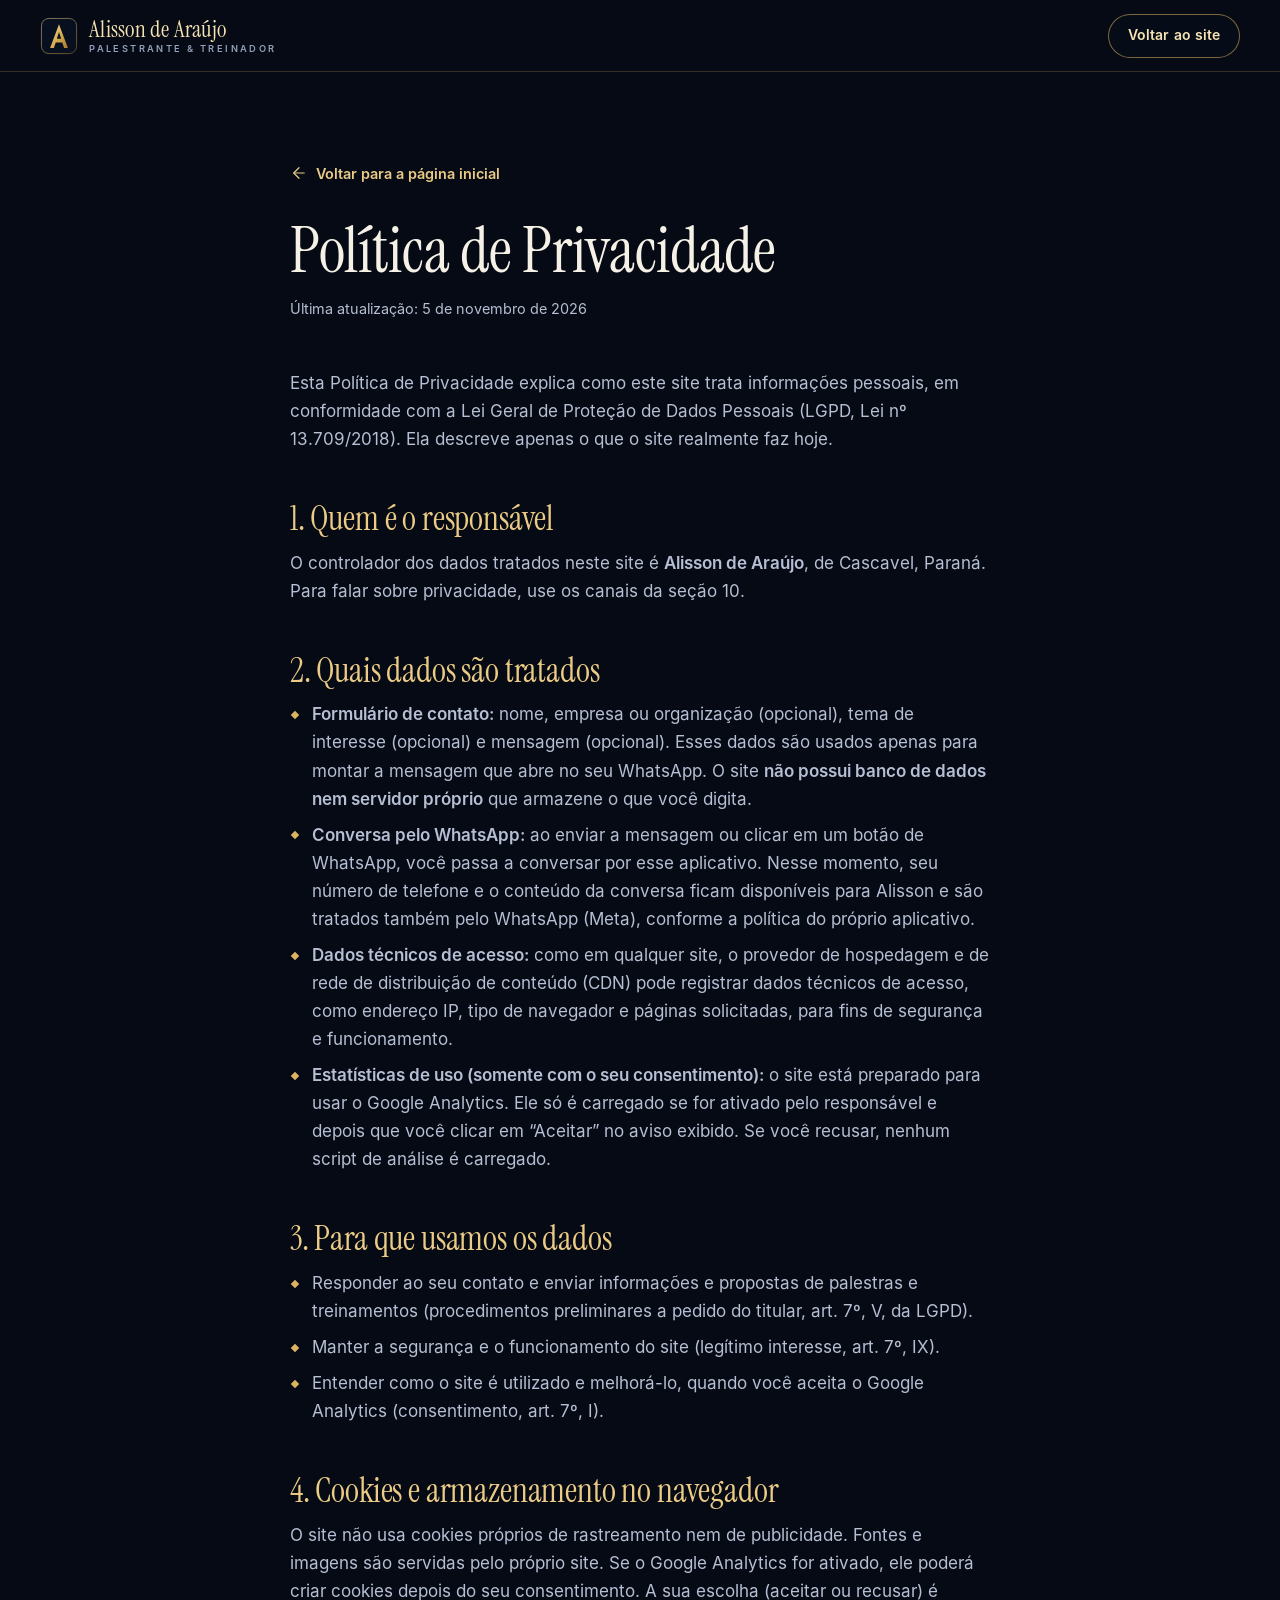
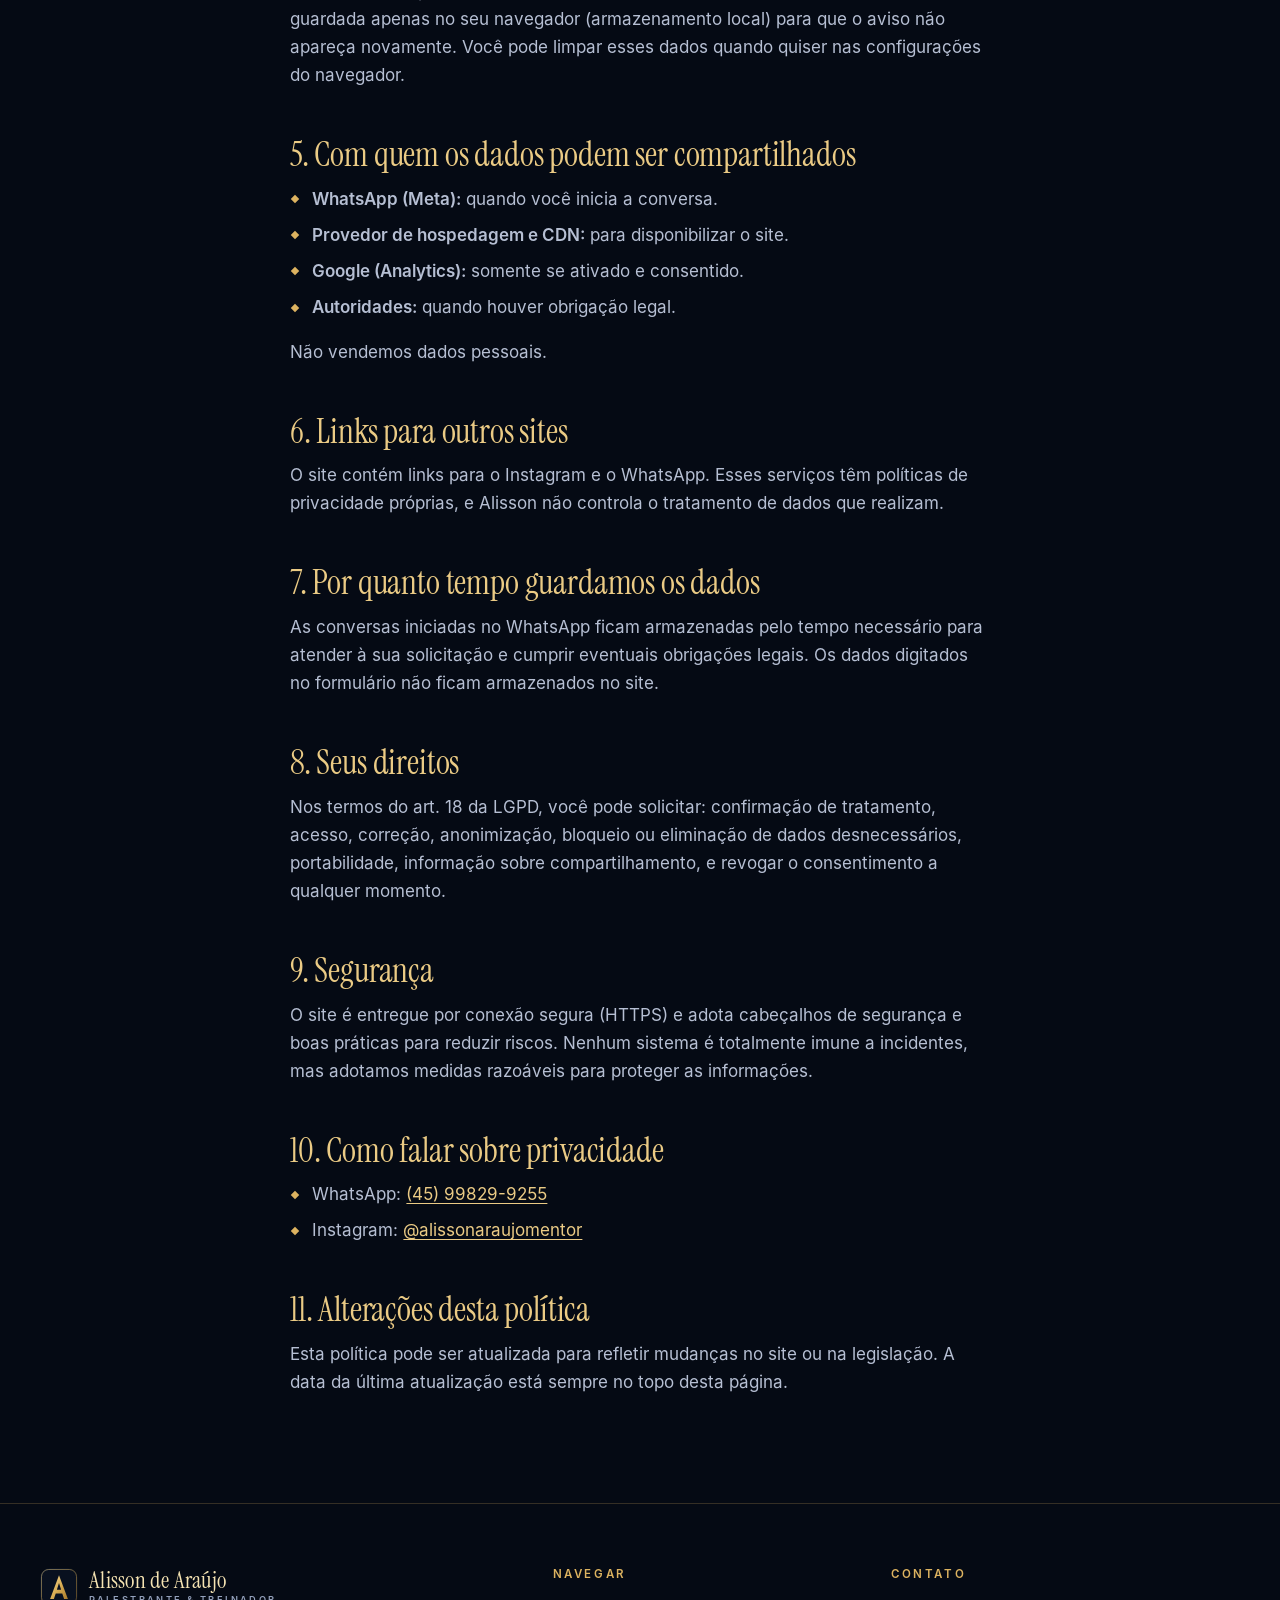
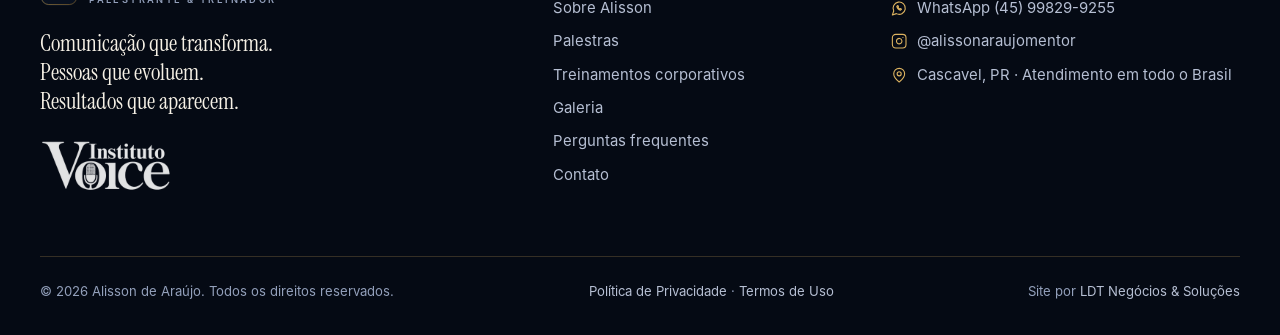
==== commit ee2f293d: "Atualiza site" ====
--- a/politica-de-privacidade/index.html
+++ b/politica-de-privacidade/index.html
@@ -25,7 +25,7 @@
   <!-- Google Search Console: para verificar por tag, adicione aqui <meta name="google-site-verification" content="CÓDIGO"> (ou use a verificação por DNS). -->
   <link rel="preload" href="/assets/fonts/instrument-serif-400.woff" as="font" type="font/woff" crossorigin>
   <link rel="preload" href="/assets/fonts/inter-400.woff" as="font" type="font/woff" crossorigin>
-  <link rel="stylesheet" href="/assets/css/styles.css">
+  <link rel="stylesheet" href="/assets/css/styles.css?v=13">
   
 </head>
 <body>
@@ -120,11 +120,11 @@
     <div class="footer__bottom">
       <span>© 2026 Alisson de Araújo. Todos os direitos reservados.</span>
       <span><a href="/politica-de-privacidade/">Política de Privacidade</a> · <a href="/termos-de-uso/">Termos de Uso</a></span>
-      <span>Site por LDT Negócios &amp; Soluções</span>
+      <span>Site por <a href="https://ldtnegociosesolucoes.com/" target="_blank" rel="noopener">LDT Negócios &amp; Soluções</a></span>
     </div>
   </div>
 </footer>
-<script src="/assets/js/config.js"></script>
-<script src="/assets/js/main.js" defer></script>
+<script src="/assets/js/config.js?v=13"></script>
+<script src="/assets/js/main.js?v=13" defer></script>
 </body>
 </html>
--- a/assets/css/styles.css
+++ b/assets/css/styles.css
@@ -288,7 +288,7 @@
 .sobre__grid { display: grid; gap: clamp(2.5rem, 5vw, 5rem); align-items: start; }
 .sobre__photo { position: relative; max-width: 480px; margin-inline: auto; width: 100%; }
 .sobre__photo::before { content: ""; position: absolute; inset: 20px -20px -20px 20px; border: 1px solid var(--gold-500); border-radius: var(--r-xl) 120px var(--r-xl) var(--r-xl); opacity: .6; }
-.sobre__photo img { position: relative; width: 100%; aspect-ratio: 1126 / 1371; object-fit: cover; border-radius: var(--r-xl) 120px var(--r-xl) var(--r-xl); box-shadow: 0 30px 60px -30px rgba(10, 18, 38, .55); }
+.sobre__photo > img { position: relative; width: 100%; aspect-ratio: 1126 / 1371; object-fit: cover; border-radius: var(--r-xl) 120px var(--r-xl) var(--r-xl); box-shadow: 0 30px 60px -30px rgba(10, 18, 38, .55); }
 .sobre__tag { position: absolute; left: -10px; bottom: 28px; padding: .7rem 1rem; border-radius: var(--r-md); background: var(--navy-900); color: var(--gold-200); font-size: .8rem; font-weight: 600; letter-spacing: .04em; box-shadow: var(--shadow-1); display: flex; align-items: center; gap: .6rem; }
 .sobre__tag .i { color: var(--gold-400); }
 .sobre .h2 { color: var(--ink); }
@@ -538,3 +538,60 @@
   .slider__slide img { transform: none; }
 }
 @media print { .header, .fab, .consent, .slider__ui { display: none !important; } body { background: #fff; color: #000; } }
+
+/* ---------- Galeria: apresentação automática (uma foto grande por vez) ---------- */
+.gslider { position: relative; }
+.gslider__stage { position: relative; height: clamp(380px, 62vw, 640px); border-radius: var(--r-xl); overflow: hidden; background: var(--navy-900); border: 1px solid var(--line); box-shadow: 0 40px 80px -40px rgba(0, 0, 0, .7); }
+.gslide { position: absolute; inset: 0; margin: 0; opacity: 0; transition: opacity 1s ease; }
+.gslide.is-active { opacity: 1; z-index: 1; }
+.gslide__bg { position: absolute; inset: 0; width: 100%; height: 100%; object-fit: cover; filter: blur(26px) brightness(.55); transform: scale(1.15); }
+.gslide__img { position: relative; width: 100%; height: 100%; object-fit: contain; transform: scale(1); }
+.gslide.is-active .gslide__img { animation: gzoom 6s ease-out forwards; }
+@keyframes gzoom { from { transform: scale(1); } to { transform: scale(1.06); } }
+.gslide__cap { position: absolute; left: 0; right: 0; bottom: 0; padding: 3rem var(--s-5) var(--s-5); font-family: var(--font-display); font-size: clamp(1.15rem, 2.4vw, 1.6rem); color: #fff; background: linear-gradient(to top, rgba(5, 10, 24, .82), transparent); }
+.gslider__dots { display: flex; flex-wrap: wrap; justify-content: center; gap: .4rem; margin-top: var(--s-4); }
+.gdot { width: 18px; height: 3px; border-radius: 2px; background: rgba(255, 255, 255, .22); transition: background .4s, width .4s; }
+.gdot.is-active { width: 32px; background: var(--gold-500); }
+@media (prefers-reduced-motion: reduce) { .gslide { transition: none; } .gslide.is-active .gslide__img { animation: none; } }
+
+/* ---------- Vídeo de apresentação (Home) ---------- */
+.vid__el { position: absolute; inset: 0; width: 100%; height: 100%; object-fit: cover; object-position: 50% 20%; background: var(--navy-800); }
+.vid .slider__btns { margin-left: auto; }
+.vid .slider__shade { z-index: 1; }
+[data-vmute][aria-pressed="true"] .v-on, [data-vmute][aria-pressed="false"] .v-off { display: none; }
+[data-vplay][aria-pressed="true"] .i-pause { display: none; }
+
+/* ---------- Sobre: slide com 4 fotos ---------- */
+.sobre__photo .slider { aspect-ratio: 1126 / 1371; max-height: none; border-radius: var(--r-xl) 120px var(--r-xl) var(--r-xl); box-shadow: 0 30px 60px -30px rgba(10, 18, 38, .55); }
+.sobre__photo .slider__slide img { object-position: 50% 20%; }
+.sobre__tag { z-index: 5; }
+.sobre__photo .slider__shade { display: none; }
+.sobre__photo .slider__slide img { transform: scale(1); transition: none; }
+.sobre__photo .slider__slide.is-active img { animation: gzoom 6s ease-out forwards; }
+@media (prefers-reduced-motion: reduce) { .sobre__photo .slider__slide.is-active img { animation: none; } }
+
+/* ---------- Home: vídeo no formato original (horizontal 16:9) ---------- */
+.vid.slider { aspect-ratio: 16 / 9; height: auto; max-height: none; }
+.vid__el { object-position: 50% 50%; }
+.vid .slider__shade { background: linear-gradient(180deg, rgba(5, 10, 20, 0) 70%, rgba(5, 10, 20, .6) 100%); }
+.vid .slider__ui { bottom: .8rem; left: 1rem; right: 1rem; }
+@media (min-width: 960px) {
+  .hero__copy, .hero__copy { grid-column: 1 / 7; }
+  .hero__media { grid-column: 7 / 13; }
+  .hero .h1 { font-size: clamp(3rem, 5.4vw, 5.2rem); }
+  .hero__media .frame__ring { border-radius: 28px 110px 28px 28px; }
+  .hero__media .frame::after { border-radius: 28px 110px 28px 28px; }
+  .vid.slider { aspect-ratio: 16 / 9; border-radius: 26px 108px 26px 26px; }
+  .hero__badge { left: -1.6rem; top: auto; bottom: 1.4rem; }
+}
+@media (min-width: 1200px) { .hero__copy { grid-column: 1 / 7; } }
+@media (max-width: 959.98px) {
+  .hero__media { margin-top: calc(var(--header-h) + .5rem); margin-inline: 0; width: 100%; }
+  .vid.slider { aspect-ratio: 16 / 9; height: auto; }
+  .hero__copy { margin-top: var(--s-6); }
+}
+
+/* Sobre: impede que a grade ultrapasse a largura da tela no celular */
+.sobre__grid { grid-template-columns: minmax(0, 1fr); }
+.sobre__photo, .sobre__text { min-width: 0; }
+@media (min-width: 960px) { .sobre__grid { grid-template-columns: minmax(0, 5fr) minmax(0, 7fr); } }
